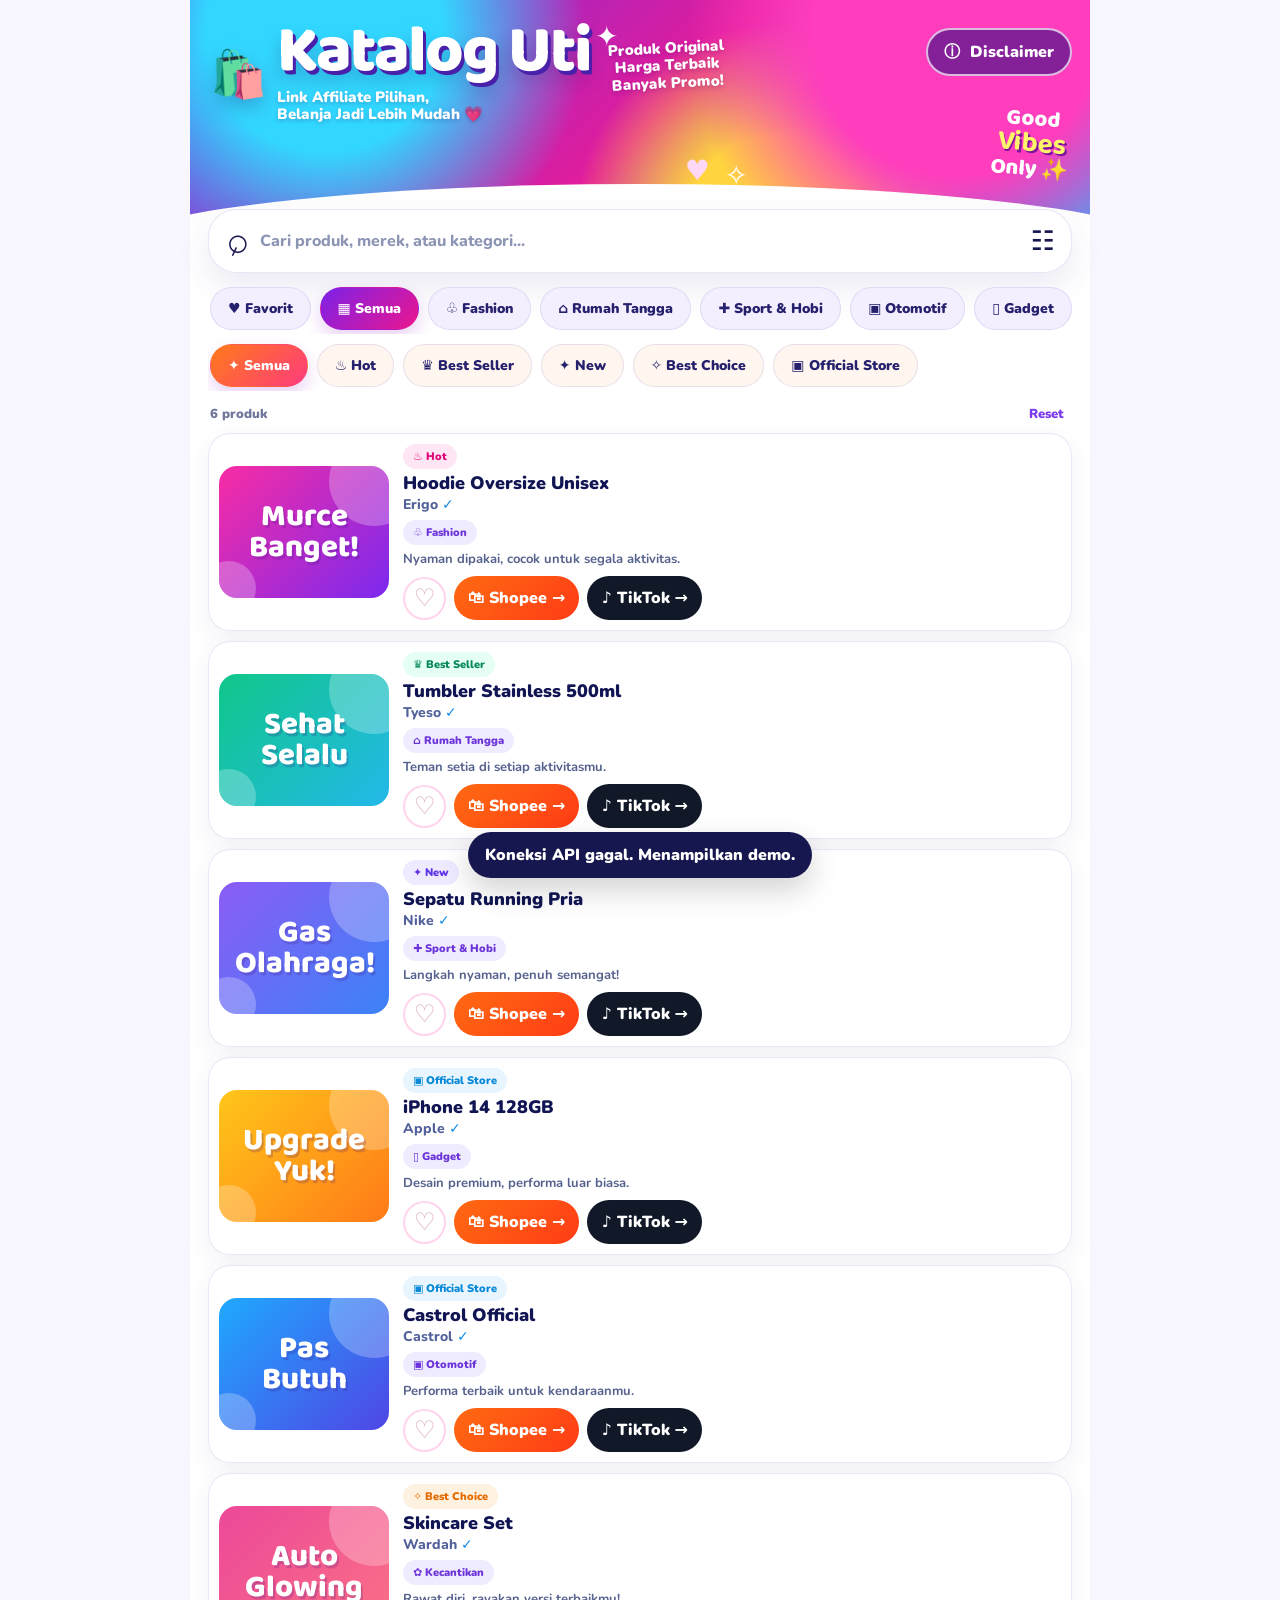
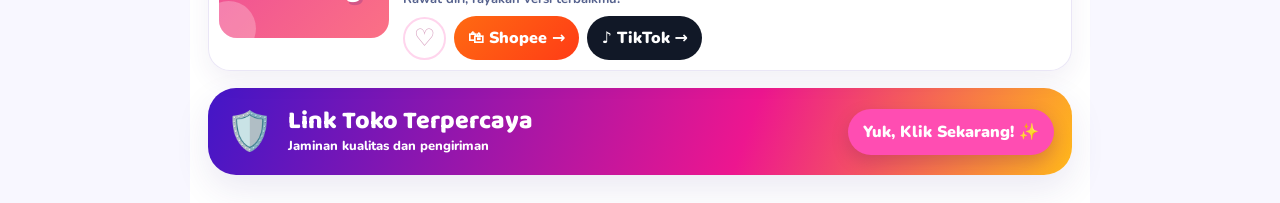
==== index.html @ 6c60a66e "Add files via upload" ====
<!doctype html>
<html lang="id">
<head>
  <meta charset="utf-8">
  <meta name="viewport" content="width=device-width, initial-scale=1, viewport-fit=cover">
  <meta name="theme-color" content="#7c3aed">
  <meta name="description" content="Katalog Uti - Link affiliate pilihan">
  <title>Katalog Uti</title>
  <link rel="preconnect" href="https://fonts.googleapis.com">
  <link rel="preconnect" href="https://fonts.gstatic.com" crossorigin>
  <link href="https://fonts.googleapis.com/css2?family=Baloo+2:wght@600;700;800&family=Nunito:wght@400;600;700;800;900&display=swap" rel="stylesheet">
  <link rel="stylesheet" href="style.css">
</head>
<body>
  <main class="app-shell">
    <section class="hero">
      <div class="hero-spark s1">✦</div>
      <div class="hero-spark s2">✧</div>
      <div class="hero-spark s3">♥</div>
      <div class="hero-copy">
        <div class="brand-row">
          <div class="brand-bag">🛍️</div>
          <div>
            <h1>Katalog Uti</h1>
            <p>Link Affiliate Pilihan,<br>Belanja Jadi Lebih Mudah 💗</p>
          </div>
        </div>
        <div class="hero-note">Produk Original<br>Harga Terbaik<br>Banyak Promo!</div>
      </div>
      <button class="disclaimer-btn" id="disclaimerBtn">ⓘ &nbsp;Disclaimer</button>
      <div class="vibes">Good<br><b>Vibes</b><br>Only ✨</div>
    </section>

    <section class="content">
      <div class="search-wrap">
        <span class="search-icon">⌕</span>
        <input id="searchInput" type="search" placeholder="Cari produk, merek, atau kategori..." autocomplete="off">
        <button id="clearSearch" class="clear-search" aria-label="Hapus pencarian">×</button>
        <span class="filter-icon">☷</span>
      </div>

      <div class="chips" id="categoryChips"></div>
      <div class="chips badge-chips" id="badgeChips"></div>

      <div class="result-bar">
        <span id="resultCount">Memuat produk…</span>
        <button id="resetFilters" class="reset-btn">Reset</button>
      </div>

      <section id="productList" class="product-list"></section>

      <section id="emptyState" class="empty-state hidden">
        <div>🫣</div>
        <h2>Belum ketemu nih</h2>
        <p>Coba kata pencarian atau kategori lain.</p>
        <button id="emptyReset">Lihat Semua</button>
      </section>

      <section class="footer-cta">
        <div class="shield">🛡️</div>
        <div>
          <strong>Link Toko Terpercaya</strong>
          <span>Jaminan kualitas dan pengiriman</span>
        </div>
        <button id="footerCta">Yuk, Klik Sekarang! ✨</button>
      </section>
    </section>
  </main>

  <dialog id="disclaimerDialog">
    <div class="modal-head">
      <div class="modal-icon">ⓘ</div>
      <button class="modal-close" id="closeDisclaimer">×</button>
    </div>
    <h2>Disclaimer</h2>
    <div class="modal-copy">
      <p><b>1.</b> Gunakan pencarian dan filter kategori untuk memudahkan pencarian</p>
      <p><b>2.</b> Kami memberikan link yang terpercaya, silakan berbelanja dengan bijak dan pastikan chat dengan toko</p>
    </div>
    <button class="modal-ok" id="modalOk">Mengerti ✨</button>
  </dialog>

  <div id="toast" class="toast"></div>
  <script src="app.js"></script>
</body>
</html>
---- style.css ----
:root{
  --ink:#17174f;
  --muted:#66709a;
  --purple:#7c3aed;
  --pink:#ec168f;
  --orange:#ff5a19;
  --blue:#19a7ff;
  --green:#13b978;
  --line:rgba(107,80,190,.14);
  --card:rgba(255,255,255,.86);
  --shadow:0 14px 35px rgba(63,35,135,.10);
}
*{box-sizing:border-box}
html{scroll-behavior:smooth}
body{
  margin:0;background:#f8f7ff;color:var(--ink);
  font-family:Nunito,system-ui,sans-serif;
  -webkit-font-smoothing:antialiased;
}
button,input{font:inherit}
button{cursor:pointer}
.app-shell{max-width:900px;margin:0 auto;min-height:100vh;background:#fff}
.hero{
  position:relative;overflow:hidden;min-height:225px;padding:25px 20px 24px;
  color:#fff;
  background:
    radial-gradient(circle at 15% 15%,#32d7ff 0 15%,transparent 33%),
    radial-gradient(circle at 85% 15%,#ff3dbd 0 18%,transparent 34%),
    radial-gradient(circle at 65% 100%,#ffd43d 0 14%,transparent 32%),
    linear-gradient(135deg,#6430e9,#e31c9b 52%,#22b7ff);
}
.hero:after{
  content:"";position:absolute;left:-10%;right:-10%;bottom:-44px;height:85px;
  background:#fff;border-radius:50% 50% 0 0/80% 80% 0 0;
}
.hero-copy{position:relative;z-index:2;display:flex;gap:18px;align-items:flex-start;padding-right:180px}
.brand-row{display:flex;gap:10px;align-items:center}
.brand-bag{font-size:46px;filter:drop-shadow(0 8px 10px rgba(52,0,95,.25))}
h1{
  margin:0;font:800 clamp(42px,8vw,66px)/.82 "Baloo 2",cursive;
  letter-spacing:-2px;text-shadow:3px 4px 0 #4820aa,0 10px 18px rgba(39,0,80,.22)
}
.hero p{margin:10px 0 0;font-weight:900;font-size:15px;line-height:1.15;text-shadow:0 2px 4px rgba(39,0,80,.22)}
.hero-note{
  font-weight:900;font-size:15px;line-height:1.15;transform:rotate(-3deg);
  text-align:center;margin-top:15px;text-shadow:0 2px 5px rgba(39,0,80,.22)
}
.disclaimer-btn{
  position:absolute;right:18px;top:28px;z-index:3;border:2px solid rgba(255,255,255,.7);
  color:#fff;background:rgba(57,17,129,.62);backdrop-filter:blur(10px);
  padding:11px 16px;border-radius:999px;font-weight:900
}
.vibes{position:absolute;right:20px;bottom:45px;z-index:3;text-align:center;font:800 22px/1 "Baloo 2";transform:rotate(5deg)}
.vibes b{font-size:28px;color:#fff56a;text-shadow:2px 2px 0 #7c159c}
.hero-spark{position:absolute;font-size:28px;z-index:1}
.s1{left:45%;top:18px}.s2{right:38%;bottom:30px}.s3{left:55%;bottom:35px;color:#ffd8f5}

.content{padding:0 18px 28px;position:relative;z-index:4}
.search-wrap{
  margin-top:-16px;background:#fff;border:1px solid var(--line);border-radius:28px;
  box-shadow:var(--shadow);height:64px;display:flex;align-items:center;padding:0 16px;gap:10px
}
.search-icon{font-size:38px;line-height:0;transform:rotate(-20deg)}
.search-wrap input{border:0;outline:0;flex:1;min-width:0;color:var(--ink);font-size:16px;font-weight:800;background:transparent}
.search-wrap input::placeholder{color:#8d95b5}
.clear-search{display:none;border:0;background:#eeeafb;width:30px;height:30px;border-radius:50%;font-size:22px;color:#62688d}
.filter-icon{font-size:27px;font-weight:900}
.chips{display:flex;gap:9px;overflow:auto;padding:14px 2px 4px;scrollbar-width:none}
.chips::-webkit-scrollbar{display:none}
.chip{
  white-space:nowrap;border:1px solid var(--line);background:#f4efff;color:#26216d;
  border-radius:999px;padding:11px 17px;font-weight:900;font-size:14px;transition:.18s
}
.chip.active{background:linear-gradient(135deg,#7c21e8,#ec168f);color:#fff;border-color:transparent;box-shadow:0 8px 18px rgba(148,29,204,.2)}
.chip.fav.active{background:linear-gradient(135deg,#ec168f,#ff42ad)}
.badge-chips{padding-top:10px}
.badge-chip{background:#fff7ef}
.badge-chip.active{background:linear-gradient(135deg,#ff7a19,#ff3b7e)}
.result-bar{display:flex;justify-content:space-between;align-items:center;margin:13px 2px 9px;color:#71789c;font-weight:900;font-size:13px}
.reset-btn{border:0;background:transparent;color:#7c3aed;font-weight:900}
.product-list{display:grid;gap:10px}
.product-card{
  display:grid;grid-template-columns:170px 1fr;gap:14px;align-items:center;
  border:1px solid var(--line);border-radius:22px;padding:10px;background:var(--card);
  box-shadow:0 9px 25px rgba(65,36,128,.07);overflow:hidden
}
.callout{
  min-height:132px;border-radius:18px;display:flex;align-items:center;justify-content:center;
  text-align:center;padding:12px;position:relative;overflow:hidden;
  font:800 31px/1 "Baloo 2";color:#fff;text-shadow:2px 3px 0 rgba(62,17,125,.2)
}
.callout:before,.callout:after{content:"";position:absolute;border-radius:50%;background:rgba(255,255,255,.25)}
.callout:before{width:90px;height:90px;right:-30px;top:-30px}
.callout:after{width:55px;height:55px;left:-18px;bottom:-18px}
.callout span{position:relative;z-index:2;max-width:95%}
.tone-0{background:linear-gradient(135deg,#f92ca4,#7b29ee)}
.tone-1{background:linear-gradient(135deg,#10c789,#23b8e9)}
.tone-2{background:linear-gradient(135deg,#8b5cf6,#3b82f6)}
.tone-3{background:linear-gradient(135deg,#ffc61a,#ff7a18)}
.tone-4{background:linear-gradient(135deg,#1fa9ff,#4f46e5)}
.tone-5{background:linear-gradient(135deg,#ec4899,#fb7185)}
.tone-6{background:linear-gradient(135deg,#a855f7,#ec4899)}
.card-main{min-width:0}
.topline{display:flex;gap:7px;align-items:center;flex-wrap:wrap}
.badge{
  display:inline-flex;align-items:center;gap:5px;border-radius:999px;padding:5px 10px;
  font-size:11px;font-weight:900;background:#f0eaff;color:#6d28d9
}
.badge.hot{background:#ffe6f4;color:#df087b}.badge.best{background:#e5fff4;color:#07895b}
.badge.new{background:#eeeaff;color:#5d31e8}.badge.choice{background:#fff1df;color:#e36b00}
.badge.official{background:#e8f5ff;color:#0789d8}
.product-title{margin:5px 0 1px;font-size:18px;line-height:1.1;font-weight:900;color:#111553}
.brand{font-weight:800;color:#52619b;font-size:14px}
.brand:after{content:" ✓";color:#168ce4;font-weight:900}
.category{display:inline-block;margin:6px 0;padding:5px 10px;border-radius:999px;background:#f0ecff;color:#6c35d9;font-size:11px;font-weight:900}
.description{margin:0;color:#56628e;font-size:13px;line-height:1.25;font-weight:700}
.card-actions{display:flex;gap:8px;align-items:center;margin-top:9px;flex-wrap:wrap}
.fav-btn{
  width:43px;height:43px;border-radius:50%;border:2px solid #ffd5ed;background:#fff;color:#d8a0c0;
  font-size:24px;display:grid;place-items:center;flex:0 0 auto
}
.fav-btn.active{color:#ec168f;background:#fff0f8;border-color:#ff9bd0}
.store-btn{
  border:0;border-radius:999px;padding:11px 14px;font-weight:900;color:#fff;
  text-decoration:none;display:inline-flex;align-items:center;gap:7px;justify-content:center;min-width:105px
}
.shopee{background:linear-gradient(135deg,#ff6a12,#ff3c16)}
.tiktok{background:#111827}
.store-btn.disabled{opacity:.35;pointer-events:none}
.arrow{margin-left:auto;color:#6271ae;font-size:22px}
.footer-cta{
  margin-top:17px;border-radius:28px;padding:18px 18px;display:grid;grid-template-columns:52px 1fr auto;
  gap:10px;align-items:center;color:#fff;overflow:hidden;
  background:linear-gradient(110deg,#4316c7,#ed168f 62%,#ffb71b);box-shadow:var(--shadow)
}
.shield{font-size:38px}
.footer-cta strong{display:block;font:800 25px/1 "Baloo 2"}
.footer-cta span{display:block;font-size:13px;font-weight:800;margin-top:3px}
.footer-cta button{border:0;border-radius:999px;background:#ff4db2;color:#fff;padding:12px 15px;font-weight:900;box-shadow:0 7px 18px rgba(74,0,90,.2)}
.empty-state{text-align:center;padding:50px 20px;color:#66709a}
.empty-state>div{font-size:55px}.empty-state h2{margin:8px 0 4px;color:var(--ink)}
.empty-state p{margin:0 0 15px}.empty-state button{border:0;background:#7c3aed;color:#fff;padding:12px 18px;border-radius:999px;font-weight:900}
.hidden{display:none!important}
dialog{width:min(92vw,480px);border:0;border-radius:28px;padding:22px;background:#fff;color:var(--ink);box-shadow:0 25px 80px rgba(20,0,70,.3)}
dialog::backdrop{background:rgba(23,10,60,.55);backdrop-filter:blur(5px)}
.modal-head{display:flex;justify-content:space-between;align-items:center}.modal-icon{font-size:35px}
.modal-close{border:0;background:#f2eff9;border-radius:50%;width:36px;height:36px;font-size:23px}
dialog h2{font:800 30px "Baloo 2";margin:5px 0 10px}.modal-copy{color:#5c668e;font-weight:700;line-height:1.45}.modal-copy p{background:#f8f5ff;padding:13px;border-radius:15px}
.modal-ok{width:100%;border:0;border-radius:16px;padding:13px;background:linear-gradient(135deg,#7c3aed,#ec168f);color:#fff;font-weight:900}
.toast{position:fixed;left:50%;bottom:22px;transform:translate(-50%,120px);background:#17174f;color:#fff;padding:12px 17px;border-radius:999px;font-weight:900;z-index:100;transition:.25s;box-shadow:0 12px 30px rgba(0,0,0,.18)}
.toast.show{transform:translate(-50%,0)}
@media(max-width:650px){
  .hero{min-height:235px;padding:22px 16px 30px}
  .hero-copy{padding-right:0;display:block}
  .brand-bag{font-size:40px}
  h1{font-size:49px}
  .hero-note{display:none}
  .disclaimer-btn{top:20px;right:12px;padding:9px 12px;font-size:12px}
  .vibes{right:18px;bottom:51px;font-size:18px}.vibes b{font-size:23px}
  .product-card{grid-template-columns:108px 1fr;gap:10px;padding:8px}
  .callout{min-height:128px;font-size:25px}
  .product-title{font-size:16px}
  .store-btn{padding:10px 12px;min-width:93px;font-size:12px}
  .fav-btn{width:40px;height:40px}
  .footer-cta{grid-template-columns:42px 1fr}.footer-cta button{grid-column:1/-1}
  .footer-cta strong{font-size:22px}
}
@media(max-width:380px){
  .product-card{grid-template-columns:92px 1fr}.callout{font-size:21px}
  .store-btn{min-width:0;padding:9px 10px}
  .product-title{font-size:15px}
}
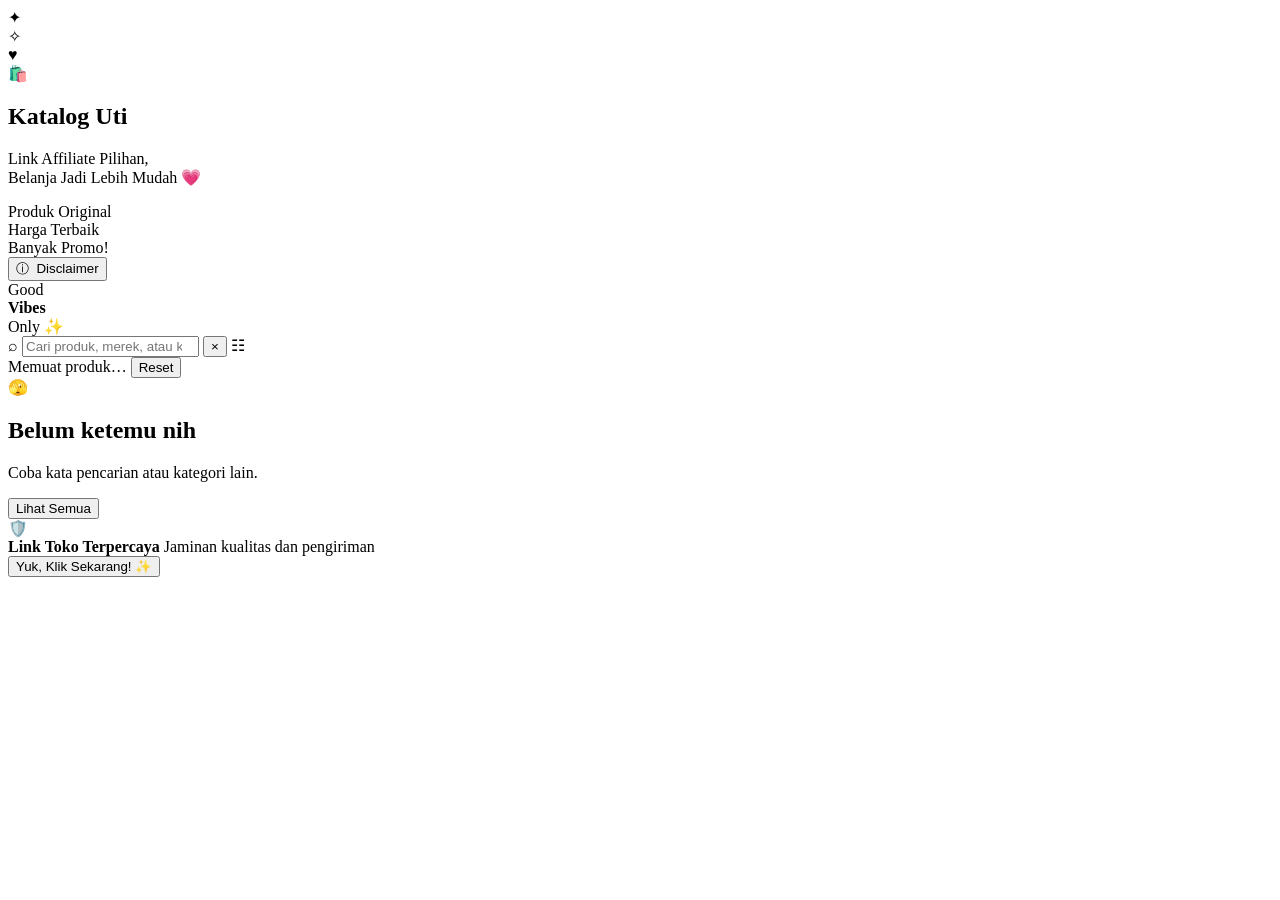
==== commit 8a463e45: "Update and rename katalog_uti_mobile_app.html to index.html" ====
--- a/index.html
+++ b/index.html
@@ -13,6 +13,7 @@
 </head>
 <body>
   <main class="app-shell">
+    <!-- Header / Hero Section -->
     <section class="hero">
       <div class="hero-spark s1">✦</div>
       <div class="hero-spark s2">✧</div>
@@ -31,6 +32,7 @@
       <div class="vibes">Good<br><b>Vibes</b><br>Only ✨</div>
     </section>
 
+    <!-- Area Konten Utama (Produk Scrollable) -->
     <section class="content">
       <div class="search-wrap">
         <span class="search-icon">⌕</span>
@@ -55,18 +57,20 @@
         <p>Coba kata pencarian atau kategori lain.</p>
         <button id="emptyReset">Lihat Semua</button>
       </section>
+    </section>
 
-      <section class="footer-cta">
-        <div class="shield">🛡️</div>
-        <div>
-          <strong>Link Toko Terpercaya</strong>
-          <span>Jaminan kualitas dan pengiriman</span>
-        </div>
-        <button id="footerCta">Yuk, Klik Sekarang! ✨</button>
-      </section>
+    <!-- Footer Fixed / Sticky (Dipisah dari area scroll .content) -->
+    <section class="footer-cta">
+      <div class="shield">🛡️</div>
+      <div>
+        <strong>Link Toko Terpercaya</strong>
+        <span>Jaminan kualitas dan pengiriman</span>
+      </div>
+      <button id="footerCta">Yuk, Klik Sekarang! ✨</button>
     </section>
   </main>
 
+  <!-- Modal Disclaimer -->
   <dialog id="disclaimerDialog">
     <div class="modal-head">
       <div class="modal-icon">ⓘ</div>
@@ -80,7 +84,10 @@
     <button class="modal-ok" id="modalOk">Mengerti ✨</button>
   </dialog>
 
+  <!-- Notification Toast -->
   <div id="toast" class="toast"></div>
+
+  <!-- Script JS Eksternal -->
   <script src="app.js"></script>
 </body>
 </html>
